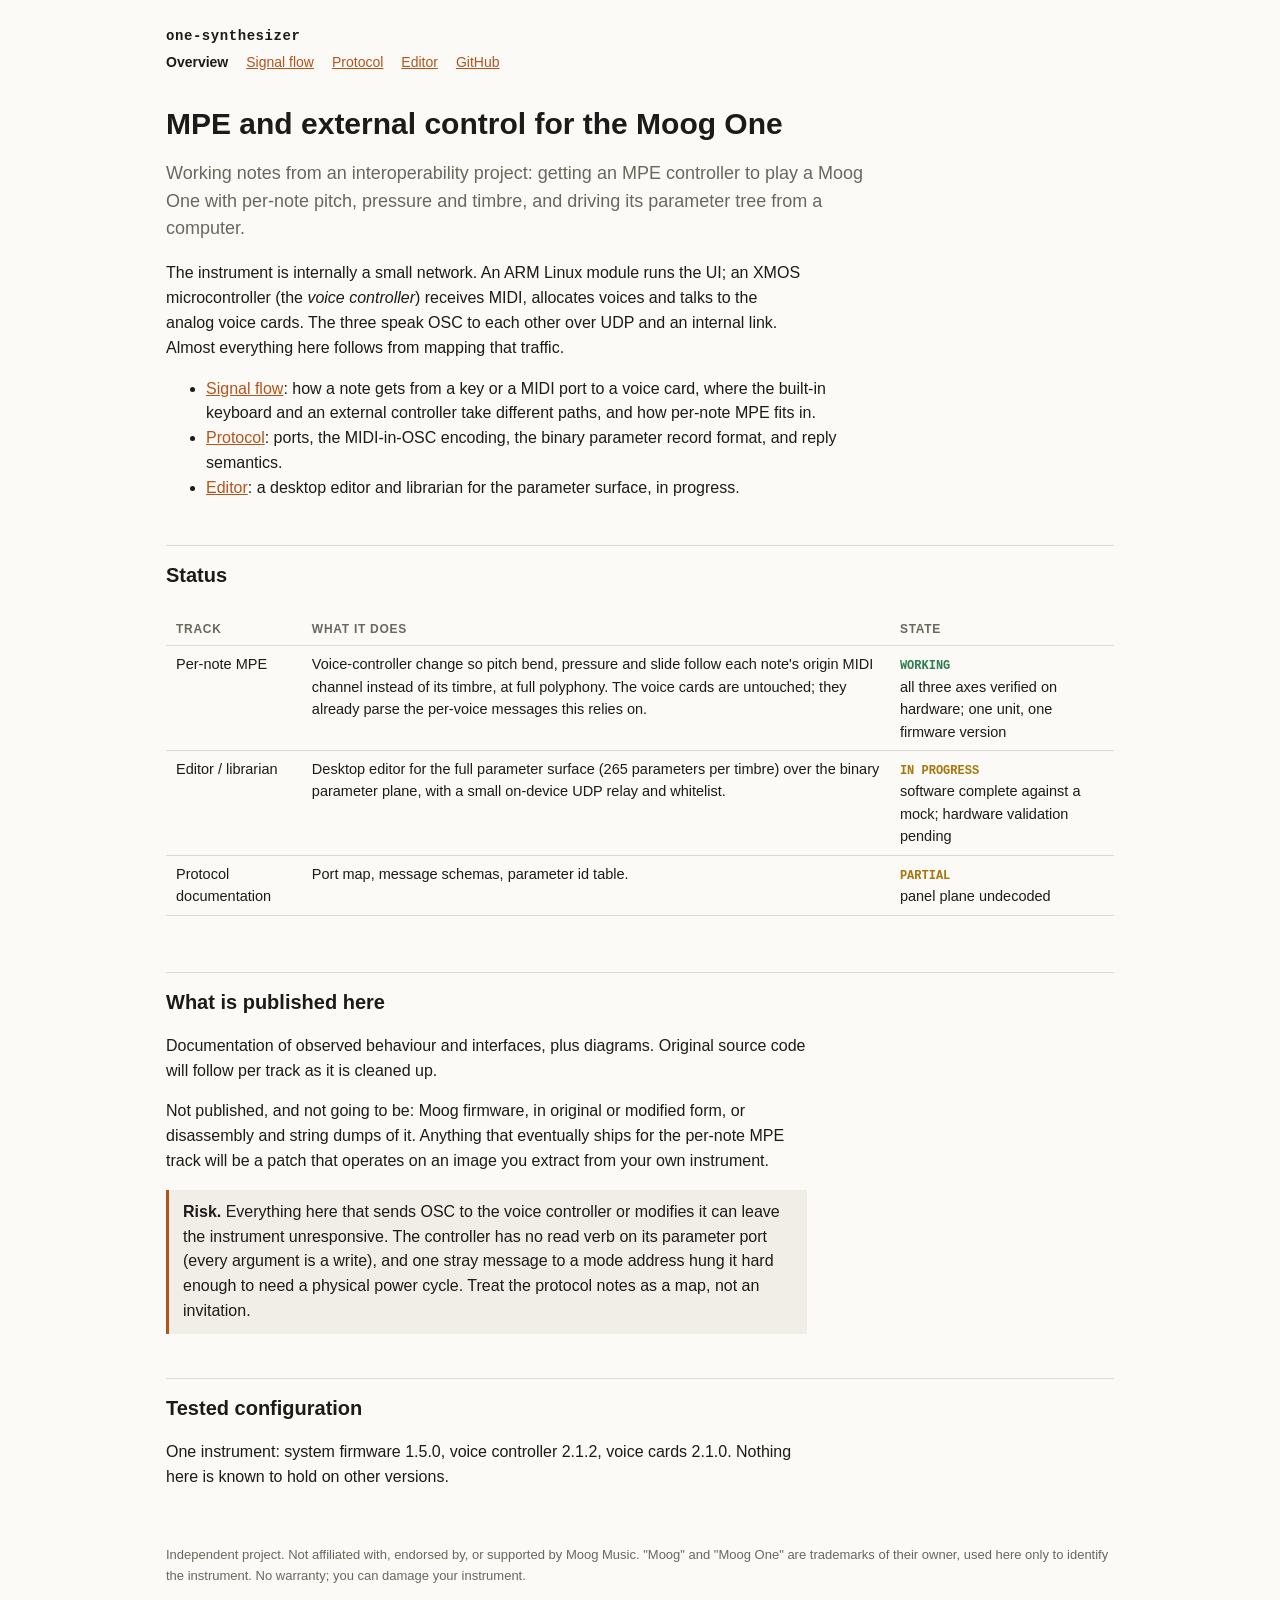
==== docs/index.html @ 1ff41d43 "Initial pages: overview, signal flow, protocol, editor Co-Authored-By: Claude Opus 5.5 <noreply@anth" ====
<!doctype html>
<html lang="en">
<head>
<meta charset="utf-8">
<meta name="viewport" content="width=device-width, initial-scale=1">
<title>one-synthesizer</title>
<meta name="description" content="Interoperability notes for the Moog One: MPE input, internal MIDI/OSC signal flow, and an external editor. Work in progress.">
<link rel="stylesheet" href="style.css">
</head>
<body>
<header>
  <div class="name">one-synthesizer</div>
  <nav>
    <a href="index.html" aria-current="page">Overview</a>
    <a href="signal-flow.html">Signal flow</a>
    <a href="protocol.html">Protocol</a>
    <a href="editor.html">Editor</a>
    <a href="https://github.com/pnomolos/one-synthesizer">GitHub</a>
  </nav>
</header>
<main>
  <h1>MPE and external control for the Moog One</h1>
  <p class="lede">Working notes from an interoperability project: getting an MPE controller to play a
  Moog One with per-note pitch, pressure and timbre, and driving its parameter tree from a computer.</p>

  <p>The instrument is internally a small network. An ARM Linux module runs the UI; an XMOS
  microcontroller (the <em>voice controller</em>) receives MIDI, allocates voices and talks to the
  analog voice cards. The three speak OSC to each other over UDP and an internal link. Almost
  everything here follows from mapping that traffic.</p>

  <ul>
    <li><a href="signal-flow.html">Signal flow</a>: how a note gets from a key or a MIDI port to a
    voice card, where the built-in keyboard and an external controller take different paths, and
    how per-note MPE fits in.</li>
    <li><a href="protocol.html">Protocol</a>: ports, the MIDI-in-OSC encoding, the binary
    parameter record format, and reply semantics.</li>
    <li><a href="editor.html">Editor</a>: a desktop editor and librarian for the parameter
    surface, in progress.</li>
  </ul>

  <h2>Status</h2>
  <div class="table-wrap">
  <table>
    <thead><tr><th>Track</th><th>What it does</th><th>State</th></tr></thead>
    <tbody>
      <tr>
        <td>Per-note MPE</td>
        <td>Voice-controller change so pitch bend, pressure and slide follow each note's origin
        MIDI channel instead of its timbre, at full polyphony. The voice cards are untouched; they
        already parse the per-voice messages this relies on.</td>
        <td><span class="tag ok">WORKING</span><br>all three axes verified on hardware; one
        unit, one firmware version</td>
      </tr>
      <tr>
        <td>Editor / librarian</td>
        <td>Desktop editor for the full parameter surface (265 parameters per timbre) over the
        binary parameter plane, with a small on-device UDP relay and whitelist.</td>
        <td><span class="tag wip">IN PROGRESS</span><br>software complete against a mock;
        hardware validation pending</td>
      </tr>
      <tr>
        <td>Protocol documentation</td>
        <td>Port map, message schemas, parameter id table.</td>
        <td><span class="tag wip">PARTIAL</span><br>panel plane undecoded</td>
      </tr>
    </tbody>
  </table>
  </div>

  <h2>What is published here</h2>
  <p>Documentation of observed behaviour and interfaces, plus diagrams. Original source code will
  follow per track as it is cleaned up.</p>
  <p>Not published, and not going to be: Moog firmware, in original or modified form, or
  disassembly and string dumps of it. Anything that eventually ships for the per-note MPE track will
  be a patch that operates on an image you extract from your own instrument.</p>

  <div class="note">
    <strong>Risk.</strong> Everything here that sends OSC to the voice controller or modifies it
    can leave the instrument unresponsive. The controller has no read verb on its
    parameter port (every argument is a write), and one stray message to a mode address hung it
    hard enough to need a physical power cycle. Treat the protocol notes as a map, not an
    invitation.
  </div>

  <h2>Tested configuration</h2>
  <p>One instrument: system firmware 1.5.0, voice controller 2.1.2, voice cards 2.1.0. Nothing
  here is known to hold on other versions.</p>
</main>
<footer>
  Independent project. Not affiliated with, endorsed by, or supported by Moog Music. "Moog" and
  "Moog One" are trademarks of their owner, used here only to identify the instrument. No warranty;
  you can damage your instrument.
</footer>
</body>
</html>
---- docs/style.css ----
:root {
  --bg: #fbfaf7;
  --fg: #1c1b19;
  --muted: #6b675f;
  --rule: #dcd8cf;
  --panel: #f1eee7;
  --accent: #b4541a;
  --ok: #2f7d4f;
  --wip: #a8760b;
  --no: #9a3b3b;
  --mono: ui-monospace, "SF Mono", Menlo, Consolas, monospace;
  --sans: -apple-system, BlinkMacSystemFont, "Segoe UI", Helvetica, Arial, sans-serif;
}
@media (prefers-color-scheme: dark) {
  :root {
    --bg: #161514;
    --fg: #e8e4dc;
    --muted: #9c968b;
    --rule: #34312d;
    --panel: #201e1c;
    --accent: #e08a4f;
    --ok: #6cc08c;
    --wip: #d9a93f;
    --no: #d97b7b;
  }
}
* { box-sizing: border-box; }
body {
  margin: 0;
  background: var(--bg);
  color: var(--fg);
  font: 16px/1.55 var(--sans);
}
header, main, footer {
  max-width: 980px;
  margin: 0 auto;
  padding: 0 16px;
}
header { padding-top: 28px; }
header .name { font: 600 14px var(--mono); letter-spacing: 0.04em; }
nav { margin-top: 8px; display: flex; flex-wrap: wrap; gap: 4px 18px; font-size: 14px; }
nav a[aria-current] { color: var(--fg); text-decoration: none; font-weight: 600; }
a { color: var(--accent); }
h1 { font-size: 30px; line-height: 1.2; margin: 32px 0 8px; }
h2 { font-size: 20px; margin: 44px 0 10px; padding-top: 14px; border-top: 1px solid var(--rule); }
h3 { font-size: 16px; margin: 26px 0 6px; }
p, li { max-width: 72ch; }
.lede { color: var(--muted); font-size: 18px; }
code, pre { font-family: var(--mono); font-size: 13.5px; }
code { background: var(--panel); padding: 1px 4px; border-radius: 3px; }
pre { background: var(--panel); padding: 12px 14px; border-radius: 6px; overflow-x: auto; }
pre code { background: none; padding: 0; }
.table-wrap { overflow-x: auto; }
table { border-collapse: collapse; width: 100%; font-size: 14.5px; margin: 12px 0; }
th, td { text-align: left; vertical-align: top; padding: 7px 10px; border-bottom: 1px solid var(--rule); }
th { font-size: 12px; text-transform: uppercase; letter-spacing: 0.06em; color: var(--muted); }
.tag { font: 600 12px var(--mono); white-space: nowrap; }
.tag.ok { color: var(--ok); }
.tag.wip { color: var(--wip); }
.tag.no { color: var(--no); }
.diagram {
  background: var(--panel);
  border: 1px solid var(--rule);
  border-radius: 8px;
  padding: 14px;
  margin: 14px 0 6px;
  overflow-x: auto;
}
figure.diagram pre.mermaid, .diagram pre.mermaid { background: none; padding: 0; margin: 0; text-align: center; }
.caption { color: var(--muted); font-size: 14px; margin-top: 4px; }
.note {
  border-left: 3px solid var(--accent);
  background: var(--panel);
  padding: 10px 14px;
  margin: 16px 0;
  max-width: 72ch;
}
footer { color: var(--muted); font-size: 13px; padding-top: 40px; padding-bottom: 48px; }
figure.diagram { margin: 14px 0 6px; padding: 14px; }
figure.diagram figcaption { color: var(--muted); font-size: 14px; margin-top: 10px; max-width: 72ch; }
.levels { display: inline-flex; border: 1px solid var(--rule); border-radius: 6px; overflow: hidden; margin-bottom: 12px; }
.levels button {
  font: 600 12px var(--sans); letter-spacing: 0.03em;
  padding: 6px 12px; border: 0; background: transparent; color: var(--muted); cursor: pointer;
}
.levels button[aria-pressed="true"] { background: var(--accent); color: var(--bg); }
.shot { margin: 18px 0; }
.shot img { width: 100%; height: auto; display: block; border-radius: 8px; border: 1px solid var(--rule); }
.shot figcaption { color: var(--muted); font-size: 14px; margin-top: 8px; max-width: 72ch; }
figure.diagram .render { text-align: center; overflow-x: auto; }
pre.mermaid[hidden] { display: none; }
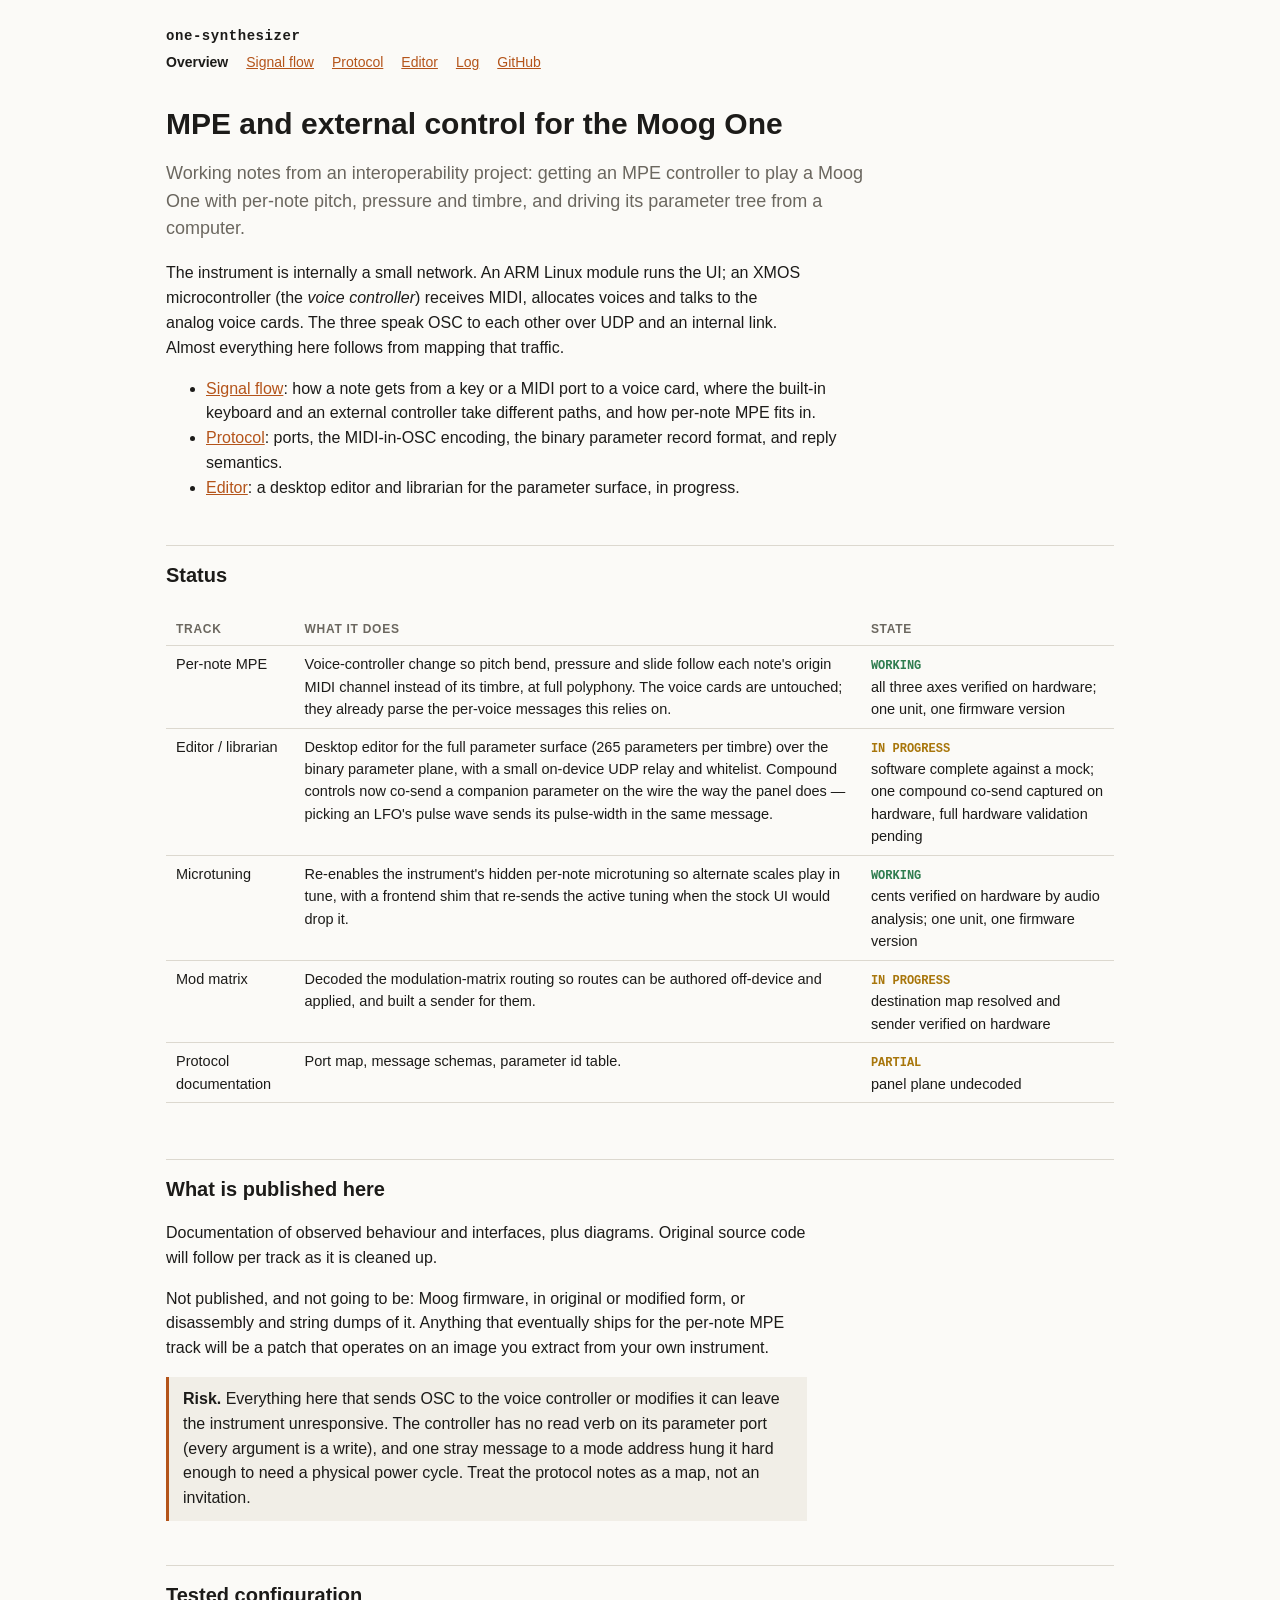
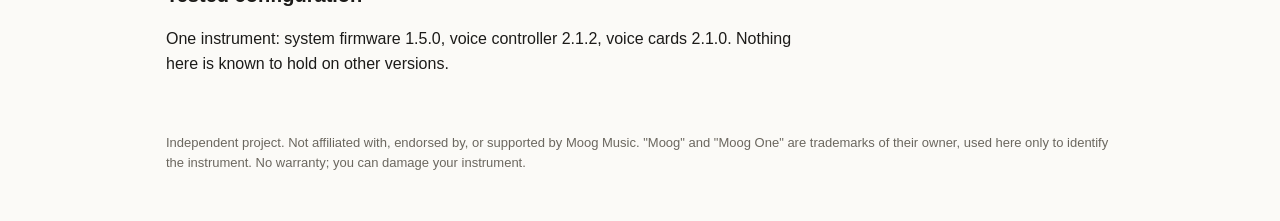
==== commit e2dd3319: "site: add project log page + refresh status (microtuning, mod matrix, editor co-send) New docs/log.h" ====
--- a/docs/index.html
+++ b/docs/index.html
@@ -15,6 +15,7 @@
     <a href="signal-flow.html">Signal flow</a>
     <a href="protocol.html">Protocol</a>
     <a href="editor.html">Editor</a>
+    <a href="log.html">Log</a>
     <a href="https://github.com/pnomolos/one-synthesizer">GitHub</a>
   </nav>
 </header>
@@ -54,9 +55,25 @@
       <tr>
         <td>Editor / librarian</td>
         <td>Desktop editor for the full parameter surface (265 parameters per timbre) over the
-        binary parameter plane, with a small on-device UDP relay and whitelist.</td>
+        binary parameter plane, with a small on-device UDP relay and whitelist. Compound controls
+        now co-send a companion parameter on the wire the way the panel does &mdash; picking an LFO's
+        pulse wave sends its pulse-width in the same message.</td>
         <td><span class="tag wip">IN PROGRESS</span><br>software complete against a mock;
-        hardware validation pending</td>
+        one compound co-send captured on hardware, full hardware validation pending</td>
+      </tr>
+      <tr>
+        <td>Microtuning</td>
+        <td>Re-enables the instrument's hidden per-note microtuning so alternate scales play in
+        tune, with a frontend shim that re-sends the active tuning when the stock UI would drop it.</td>
+        <td><span class="tag ok">WORKING</span><br>cents verified on hardware by audio analysis;
+        one unit, one firmware version</td>
+      </tr>
+      <tr>
+        <td>Mod matrix</td>
+        <td>Decoded the modulation-matrix routing so routes can be authored off-device and applied,
+        and built a sender for them.</td>
+        <td><span class="tag wip">IN PROGRESS</span><br>destination map resolved and sender verified
+        on hardware</td>
       </tr>
       <tr>
         <td>Protocol documentation</td>
--- a/docs/style.css
+++ b/docs/style.css
@@ -89,3 +89,5 @@
 .shot figcaption { color: var(--muted); font-size: 14px; margin-top: 8px; max-width: 72ch; }
 figure.diagram .render { text-align: center; overflow-x: auto; }
 pre.mermaid[hidden] { display: none; }
+table.log td { vertical-align: top; }
+table.log td.date { font-family: var(--mono); font-size: 13px; color: var(--muted); white-space: nowrap; width: 1%; padding-right: 18px; }
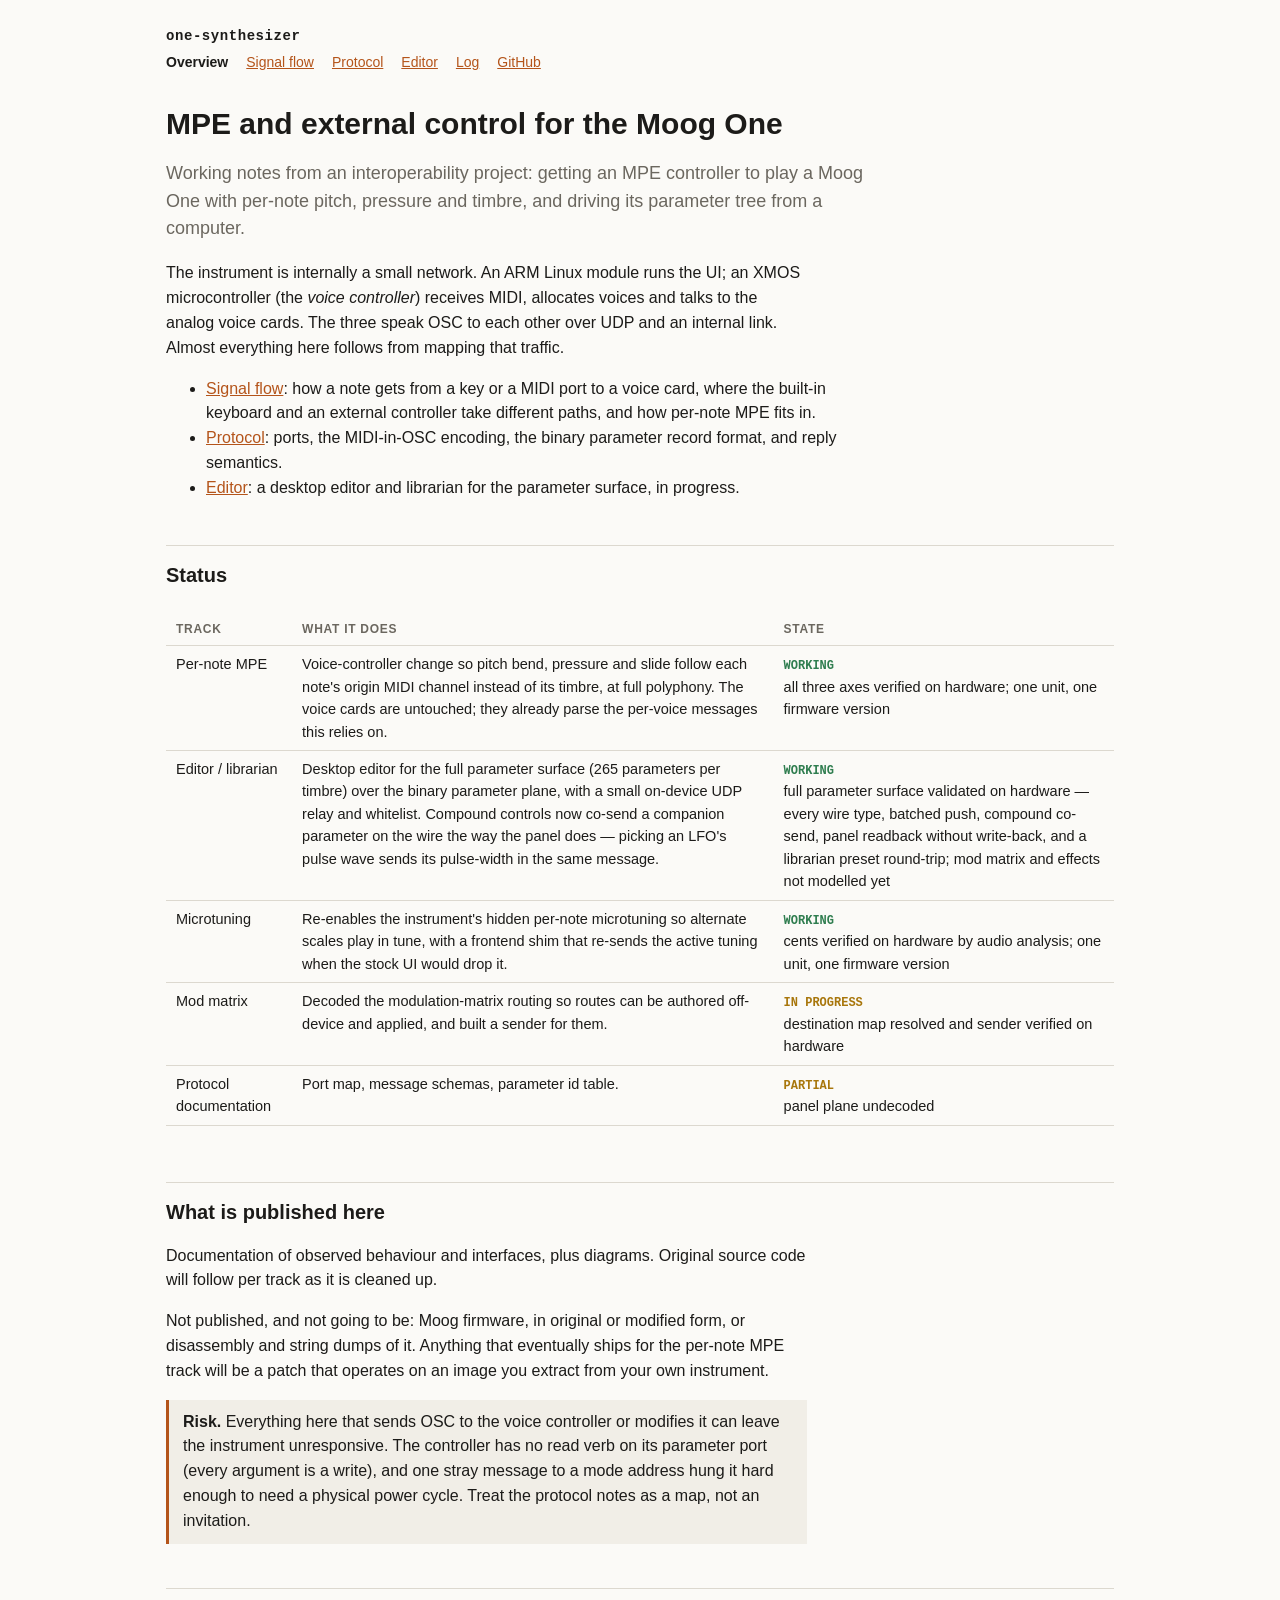
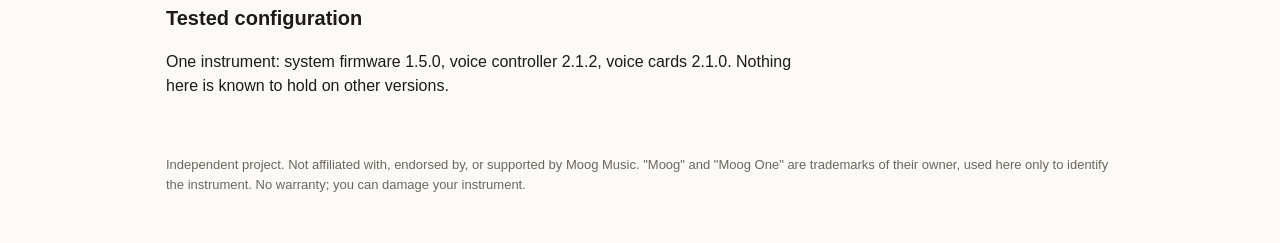
==== commit 9208fbd9: "site: editor track hardware-validated; log entry for the validation session Full live-hardware valid" ====
--- a/docs/index.html
+++ b/docs/index.html
@@ -58,8 +58,9 @@
         binary parameter plane, with a small on-device UDP relay and whitelist. Compound controls
         now co-send a companion parameter on the wire the way the panel does &mdash; picking an LFO's
         pulse wave sends its pulse-width in the same message.</td>
-        <td><span class="tag wip">IN PROGRESS</span><br>software complete against a mock;
-        one compound co-send captured on hardware, full hardware validation pending</td>
+        <td><span class="tag ok">WORKING</span><br>full parameter surface validated on
+        hardware &mdash; every wire type, batched push, compound co-send, panel readback without
+        write-back, and a librarian preset round-trip; mod matrix and effects not modelled yet</td>
       </tr>
       <tr>
         <td>Microtuning</td>
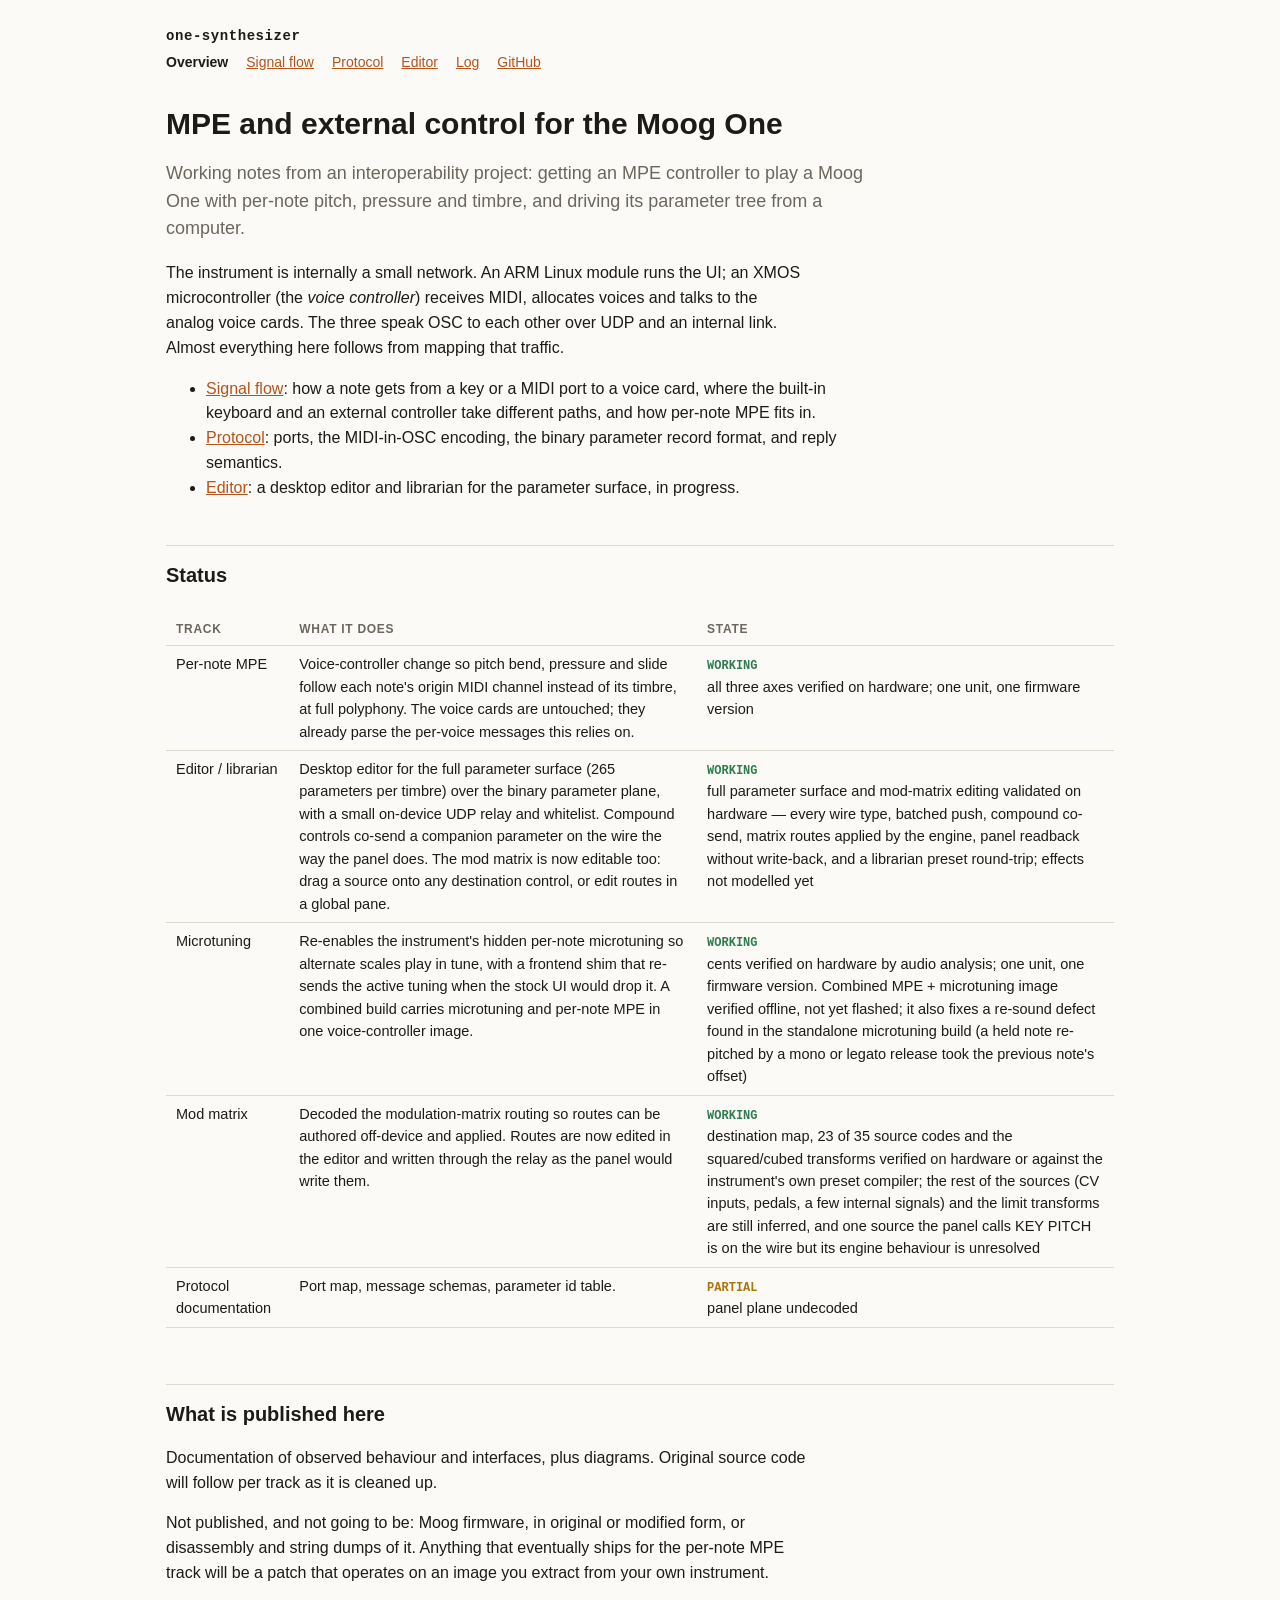
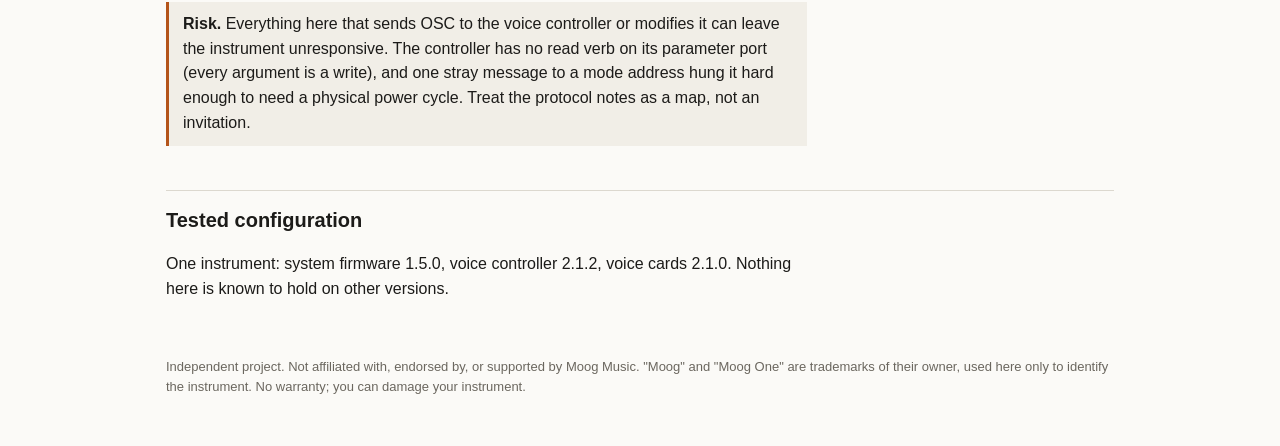
==== commit 225550a9: "site: mod-matrix editing hardware-validated, source bytes verified, merged MPE+tuning image (offline" ====
--- a/docs/index.html
+++ b/docs/index.html
@@ -56,25 +56,33 @@
         <td>Editor / librarian</td>
         <td>Desktop editor for the full parameter surface (265 parameters per timbre) over the
         binary parameter plane, with a small on-device UDP relay and whitelist. Compound controls
-        now co-send a companion parameter on the wire the way the panel does &mdash; picking an LFO's
-        pulse wave sends its pulse-width in the same message.</td>
-        <td><span class="tag ok">WORKING</span><br>full parameter surface validated on
-        hardware &mdash; every wire type, batched push, compound co-send, panel readback without
-        write-back, and a librarian preset round-trip; mod matrix and effects not modelled yet</td>
+        co-send a companion parameter on the wire the way the panel does. The mod matrix is now
+        editable too: drag a source onto any destination control, or edit routes in a global pane.</td>
+        <td><span class="tag ok">WORKING</span><br>full parameter surface and mod-matrix editing
+        validated on hardware &mdash; every wire type, batched push, compound co-send, matrix
+        routes applied by the engine, panel readback without write-back, and a librarian preset
+        round-trip; effects not modelled yet</td>
       </tr>
       <tr>
         <td>Microtuning</td>
         <td>Re-enables the instrument's hidden per-note microtuning so alternate scales play in
-        tune, with a frontend shim that re-sends the active tuning when the stock UI would drop it.</td>
+        tune, with a frontend shim that re-sends the active tuning when the stock UI would drop it.
+        A combined build carries microtuning and per-note MPE in one voice-controller image.</td>
         <td><span class="tag ok">WORKING</span><br>cents verified on hardware by audio analysis;
-        one unit, one firmware version</td>
+        one unit, one firmware version. Combined MPE + microtuning image verified offline, not yet
+        flashed; it also fixes a re-sound defect found in the standalone microtuning build (a
+        held note re-pitched by a mono or legato release took the previous note's offset)</td>
       </tr>
       <tr>
         <td>Mod matrix</td>
-        <td>Decoded the modulation-matrix routing so routes can be authored off-device and applied,
-        and built a sender for them.</td>
-        <td><span class="tag wip">IN PROGRESS</span><br>destination map resolved and sender verified
-        on hardware</td>
+        <td>Decoded the modulation-matrix routing so routes can be authored off-device and applied.
+        Routes are now edited in the editor and written through the relay as the panel would write
+        them.</td>
+        <td><span class="tag ok">WORKING</span><br>destination map, 23 of 35 source codes and the
+        squared/cubed transforms verified on hardware or against the instrument's own preset
+        compiler; the rest of the sources (CV inputs, pedals, a few internal signals) and the
+        limit transforms are still inferred, and one source the panel calls KEY PITCH is on the
+        wire but its engine behaviour is unresolved</td>
       </tr>
       <tr>
         <td>Protocol documentation</td>
